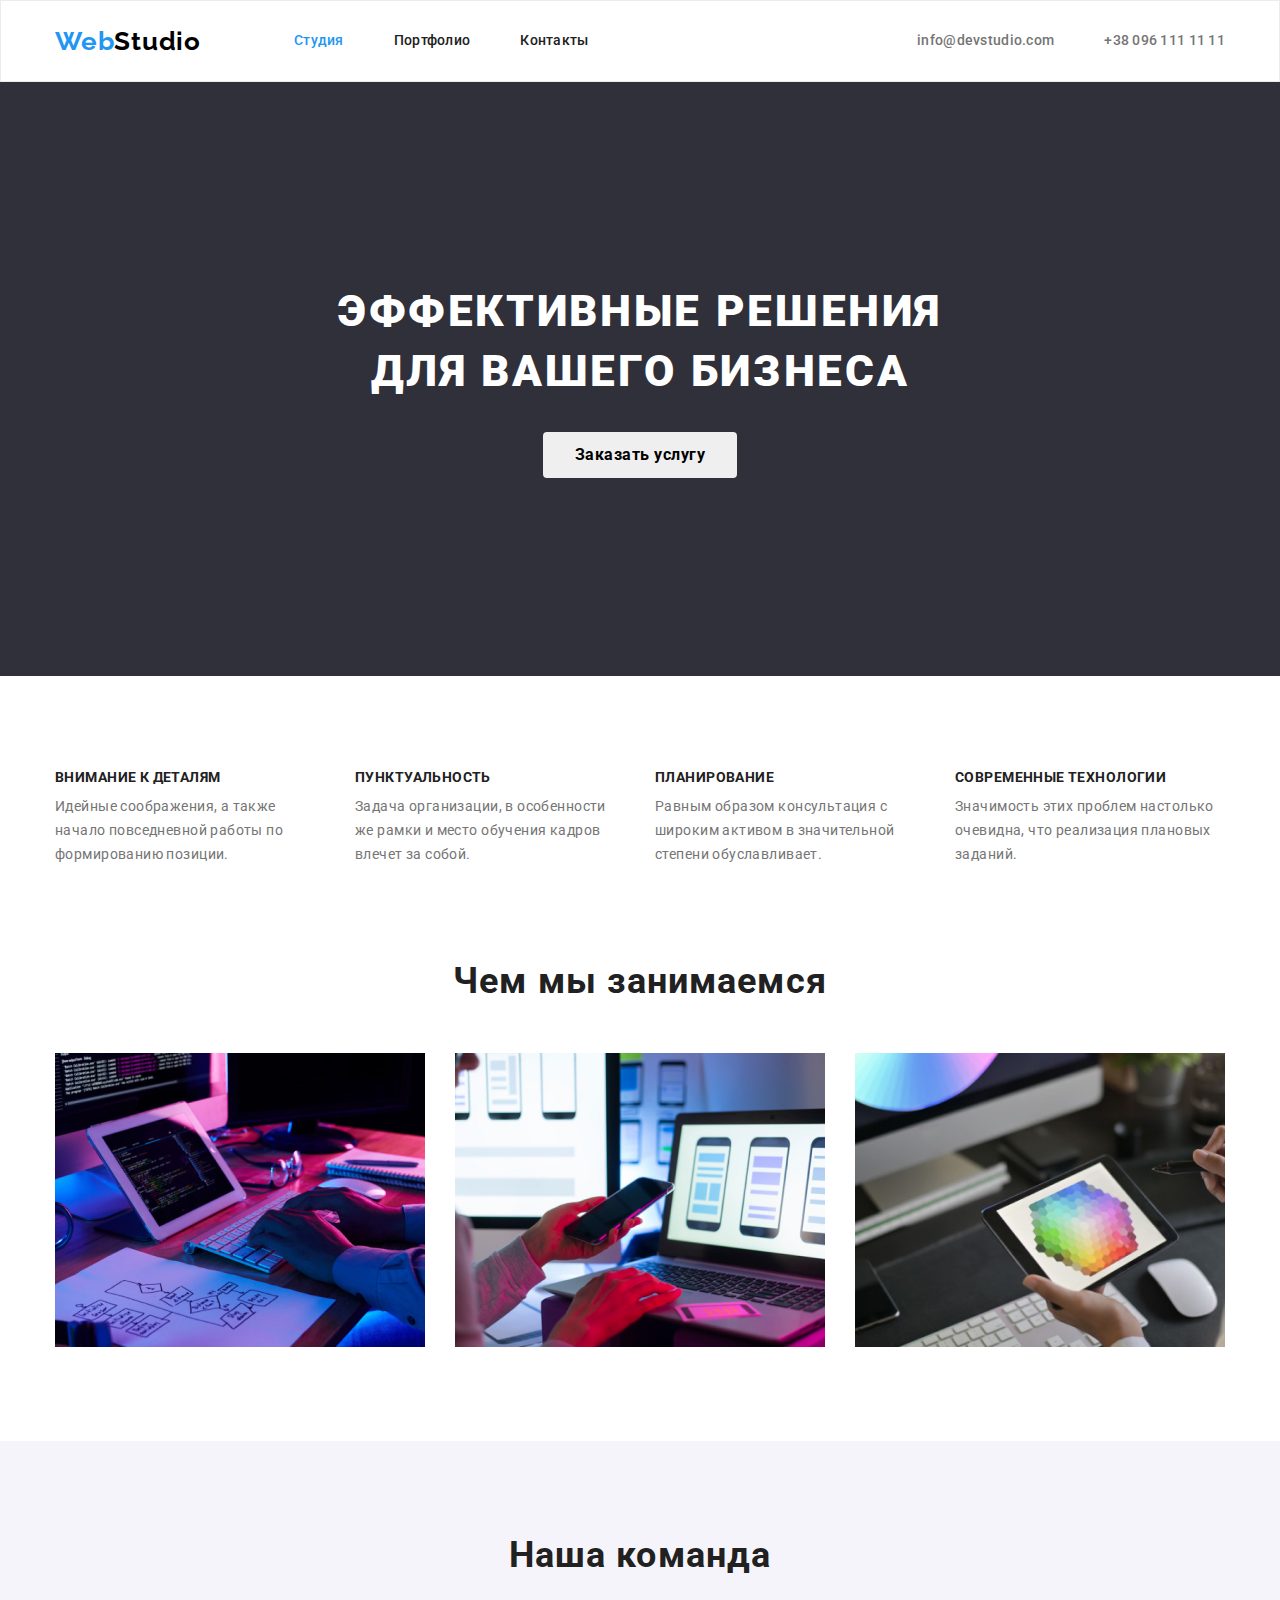
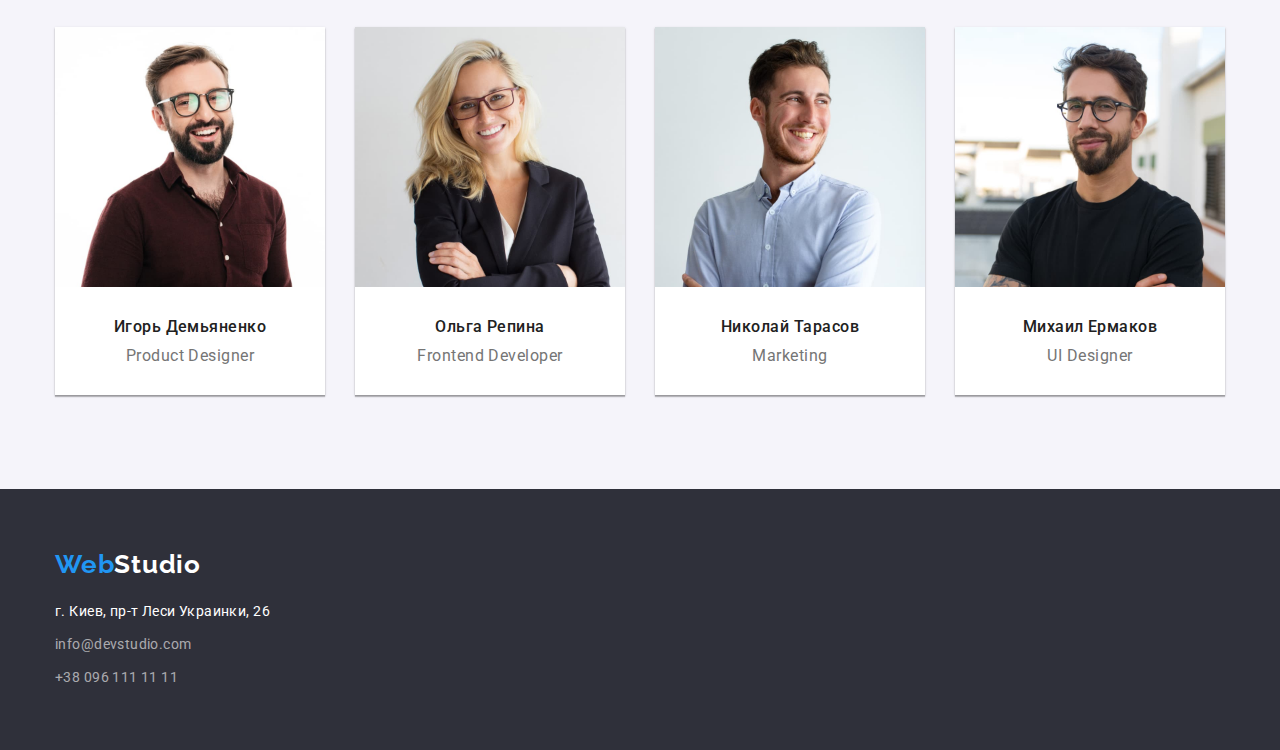
==== index.html @ d7c2bedf "add hv3 to hv4" ====
<!DOCTYPE html>
<html lang="ru">
	<head>
		<meta charset="UTF-8" />
		<meta http-equiv="X-UA-Compatible" content="IE=edge" />
		<meta name="viewport" content="width=device-width, initial-scale=1.0" />
		<title>Студия</title>
		<link rel="preconnect" href="https://fonts.googleapis.com" />
		<link rel="preconnect" href="https://fonts.gstatic.com" crossorigin />
		<link
			href="https://fonts.googleapis.com/css2?family=Raleway:wght@700&family=Roboto:wght@400;500;700;900&display=swap"
			rel="stylesheet"
		/>
		<link rel="stylesheet" href="https://cdn.jsdelivr.net/npm/modern-normalize@1.1.0/modern-normalize.min.css" />
		<link rel="stylesheet" href="./css/styles.css" />
	</head>
	<body>
		<!-- header -->
		<header class="header">
			<div class="container header-container">
				<nav class="nav">
					<a class="logo-link link" href="./index.html"> <span class="accent-logo">Web</span>Studio</a>
					<ul class="nav-list list">
						<li class="nav-item">
							<a class="nav-link current link" href="./index.html">Студия</a>
						</li>
						<li class="nav-item">
							<a class="nav-link link" href="./portfolio.html">Портфолио</a>
						</li>
						<li class="nav-item">
							<a class="nav-link link" href="/">Контакты</a>
						</li>
					</ul>
				</nav>
				<ul class="contact-list list">
					<li class="contact-item">
						<a class="contact-link link" href="mailto:info@devstudio.com">info@devstudio.com</a>
					</li>
					<li class="contact-item">
						<a class="contact-link link" href="tel:+380961111111">+38 096 111 11 11</a>
					</li>
				</ul>
			</div>
		</header>
		<!-- main -->
		<main>
			<!-- hero -->
			<section class="section-hero section">
				<div class="container hero-contanier">
					<h1 class="main-title">
						Эффективные решения <br />
						для вашего бизнеса
					</h1>
					<button class="service-button" type="button">Заказать услугу</button>
				</div>
			</section>
			<!-- Attention to detail -->
			<section class="section-detail section">
				<div class="container detail-container">
					<h2 class="title-all title-hidden">Наши особенности</h2>
					<ul class="detail-list list">
						<li class="detail-item">
							<h3 class="subtitle-detail">Внимание к деталям</h3>
							<p class="text-detail">
								Идейные соображения, а также начало повседневной работы по формированию позиции.
							</p>
						</li>
						<li class="detail-item">
							<h3 class="subtitle-detail">Пунктуальность</h3>
							<p class="text-detail">
								Задача организации, в особенности же рамки и место обучения кадров влечет за собой.
							</p>
						</li>
						<li class="detail-item">
							<h3 class="subtitle-detail">Планирование</h3>
							<p class="text-detail">
								Равным образом консультация с широким активом в значительной степени обуславливает.
							</p>
						</li>
						<li class="detail-item">
							<h3 class="subtitle-detail">Современные технологии</h3>
							<p class="text-detail"> Значимость этих проблем настолько очевидна, что реализация плановых заданий. </p>
						</li>
					</ul>
				</div>
			</section>
			<!-- What are we doing -->
			<section class="section-doing section">
				<div class="container">
					<h2 class="title-all">Чем мы занимаемся</h2>
					<ul class="doing-list list">
						<li class="doing-item">
							<img
								class="image-doing"
								src="./images/doing/img-sec-doing-first.jpg"
								alt="человек набирает програмный код"
								width="370"
								height="294"
							/>
						</li>
						<li class="doing-item">
							<img
								class="image-doing"
								src="./images/doing/img-sec-doing-second.jpg"
								alt="человек создает дизайн телефона на наутбуке"
								width="370"
								height="294"
							/>
						</li>
						<li class="doing-item">
							<img
								class="image-doing"
								src="./images/doing/img-sec-doing-third.jpg"
								alt="человек рисует на планшете"
								width="370"
								height="294"
							/>
						</li>
					</ul>
				</div>
			</section>
			<!-- our team -->
			<section class="section-team section">
				<div class="container">
					<h2 class="title-all">Наша команда</h2>
					<ul class="team-list list">
						<li class="team-item">
							<img
								class="image-team"
								src="./images/our_team/img-demianenko.jpg"
								alt="Игорь Демьяненко"
								width="270"
								height="260"
							/>
							<div class="border-team">
								<h3 class="subtitle-team">Игорь Демьяненко</h3>
								<p class="text-team" lang="en">Product Designer</p>
							</div>
						</li>
						<li class="team-item">
							<img
								class="image-team"
								src="./images/our_team/img-repina.jpg"
								alt="Ольга Репина"
								width="270"
								height="260"
							/>
							<div class="border-team">
								<h3 class="subtitle-team">Ольга Репина</h3>
								<p class="text-team" lang="en">Frontend Developer</p>
							</div>
						</li>
						<li class="team-item">
							<img
								class="image-team"
								src="./images/our_team/img-tarasov.jpg"
								alt="Николай Тарасов"
								width="270"
								height="260"
							/>
							<div class="border-team">
								<h3 class="subtitle-team">Николай Тарасов</h3>
								<p class="text-team" lang="en">Marketing</p>
							</div>
						</li>
						<li class="team-item">
							<img
								class="image-team"
								src="./images/our_team/img-ermakov.jpg"
								alt="Михаил Ермаков"
								width="270"
								height="260"
							/>
							<div class="border-team">
								<h3 class="subtitle-team">Михаил Ермаков</h3>
								<p class="text-team" lang="en">UI Designer</p>
							</div>
						</li>
					</ul>
				</div>
			</section>
		</main>
		<!-- footer -->
		<footer class="footer">
			<div class="container">
				<a class="logo-footer link" href="./index.html"> <span class="accent-logo">Web</span>Studio</a>
				<address class="address">
					<p class="text-footer">г. Киев, пр-т Леси Украинки, 26</p>
					<ul class="list-footer list">
						<li class="item-footer">
							<a class="contact-footer link" href="mailto:info@devstudio.com">info@devstudio.com</a>
						</li>
						<li class="item-footer">
							<a class="contact-footer link" href="tel:+380961111111">+38 096 111 11 11</a>
						</li>
					</ul>
				</address>
			</div>
		</footer>
	</body>
</html>
---- css/styles.css ----
:root {
	--accent-color: #2196f3;
	--another-color: #212121;
	--subtitle-color: #757575;
	--headbg-color: #ffffff;
	--logo-color: #000000;
	--hero-footer-background: #2f303a;
	--team-background: #f5f4fa;
	--contact-color-footer: rgba(255, 255, 255, 0.6);
	--border-portfolio: #eeeeee;
	--border-header: #ececec;
}

h1,
h2,
h3,
p {
	margin-top: 0;
	margin-bottom: 0;
}

ul,
ol {
	margin-top: 0;
	margin-bottom: 0;
	padding-left: 0;
}

img {
	display: block;
	max-width: 100%;
	height: auto;
}

button {
	cursor: pointer;
}

.list {
	list-style: none;
}
.link {
	text-decoration: none;
}

.container {
	width: 1200px;
	margin-left: auto;
	margin-right: auto;
	padding-left: 15px;
	padding-right: 15px;
}

.section {
	padding-top: 94px;
	padding-bottom: 94px;
}
/* ======================== COMPONENTS ======================= */
body {
	font-family: "Roboto", sans-serif;
	color: var(--another-color);
}

.contact-link {
	font-weight: 500;
	font-size: 14px;
	line-height: 1.14;
	letter-spacing: 0.02em;

	color: var(--subtitle-color);
}
.contact-link:hover,
.contact-link:focus {
	color: var(--accent-color);
}

.title-all {
	font-weight: 700;
	font-size: 36px;
	line-height: 1.16;
	text-align: center;
	letter-spacing: 0.03em;
	margin-bottom: 50px;
}

/* ======================== HEADER ======================== */

.header {
	background-color: var(--headbg-color);
	border: 1px solid var(--border-header);
}

.logo-link {
	margin-right: 93px;
	font-family: "Raleway", sans-serif;
	font-weight: 700;
	font-size: 26px;
	line-height: 1.19;
	letter-spacing: 0.03em;
	color: var(--logo-color);
}

.header .link {
	display: block;
	padding-top: 24px;
	padding-bottom: 24px;
}

.accent-logo {
	color: var(--accent-color);
}
.nav-link {
	font-weight: 500;
	font-size: 14px;
	line-height: 1.14;
	letter-spacing: 0.02em;
	color: var(--another-color);
}

.nav-link:hover,
.nav-link:focus {
	color: var(--accent-color);
}

.nav-link.current {
	color: var(--accent-color);
}

.nav {
	display: flex;
	align-items: center;
}

.nav-list {
	display: flex;
	align-items: center;
}

.nav-list .link {
	display: block;
	padding-top: 32px;
	padding-bottom: 32px;
}
.nav-item:not(:last-child) {
	margin-right: 50px;
}

.contact-list {
	display: flex;
	align-items: center;
	margin-left: auto;
}

.contact-list .link {
	display: block;
	padding-top: 32px;
	padding-bottom: 32px;
}

.header-container {
	display: flex;
	align-items: center;
}
.contact-list .contact-item + .contact-item {
	margin-left: 50px;
}

/* ======================== HERO ======================== */
.section-hero {
	background-color: var(--hero-footer-background);
	text-align: center;
	padding-top: 200px;
	padding-bottom: 198px;
}

.main-title {
	margin-bottom: 30px;
}

.main-title {
	font-weight: 900;
	font-size: 44px;
	line-height: 1.36;
	letter-spacing: 0.06em;
	text-transform: uppercase;
	color: var(--headbg-color);
}

.service-button:hover,
.service-button:focus {
	background-color: var(--accent-color);
	color: var(--headbg-color);
}

.service-button {
	padding: 10px 32px;
	font-family: inherit;
	font-weight: 700;
	font-size: 16px;
	line-height: 1.62;
	letter-spacing: 0.03em;
	border: none;
	border-radius: 4px;
}

/* ======================== Attention to detail ======================== */

.detail-list {
	display: flex;
}

.detail-item:not(:nth-child(4n)) {
	margin-right: 30px;
}

.detail-item:nth-child(n + 5) {
	margin-top: 30px;
}

.subtitle-detail {
	margin-bottom: 10px;
}

.detail-item {
	width: 270px;
}

.title-hidden {
	position: absolute;
	width: 1px;
	height: 1px;
	margin: -1px;
	padding: 0;
	overflow: hidden;
	border: 0;
	clip: rect(0 0 0 0);
}

.subtitle-detail {
	font-weight: 700;
	font-size: 14px;
	line-height: 1.14;
	letter-spacing: 0.03em;
	text-transform: uppercase;
}

.text-detail {
	font-size: 14px;
	line-height: 1.71;
	letter-spacing: 0.03em;
	color: var(--subtitle-color);
}

/* ======================== What are we doing ======================== */
.section-doing {
	padding-top: 0px;
}
.doing-list {
	display: flex;
	flex-wrap: wrap;
}

.doing-item:not(:nth-child(3n)) {
	margin-right: 30px;
}

.doing-item:nth-child(n + 4) {
	margin-top: 30px;
}

/* ======================== our team ======================== */
.section-team {
	background: var(--team-background);
}

.team-list {
	display: flex;
	align-items: center;
	flex-wrap: wrap;
}

.team-item {
	background: var(--headbg-color);
	box-shadow: 0px 1px 3px rgba(0, 0, 0, 0.12), 0px 1px 1px rgba(0, 0, 0, 0.14), 0px 2px 1px rgba(0, 0, 0, 0.2);
}
.border-team {
	padding-top: 30px;
	padding-bottom: 30px;
	border-radius: 0px 0px 4px 4px;
}

.team-item:not(:nth-child(4n)) {
	margin-right: 30px;
}
.team-item:nth-child(n + 5) {
	margin-top: 30px;
}

.subtitle-team {
	font-weight: 500;
	font-size: 16px;
	line-height: 1.19;
	text-align: center;
	letter-spacing: 0.03em;
	margin-bottom: 10px;
}

.text-team {
	line-height: 1.19;
	letter-spacing: 0.03em;
	text-align: center;
	color: var(--subtitle-color);
}

/* ======================== footer ======================== */
.footer {
	background-color: var(--hero-footer-background);
	padding-top: 60px;
	padding-bottom: 60px;
}

.logo-footer {
	font-family: "Raleway", sans-serif;
	font-style: normal;
	font-weight: 700;
	font-size: 26px;
	line-height: 1.19;
	letter-spacing: 0.03em;
	color: var(--headbg-color);
	display: block;
	margin-bottom: 20px;
}

.text-footer {
	font-style: normal;
	font-size: 14px;
	line-height: 1.71;
	letter-spacing: 0.03em;
	color: var(--headbg-color);
	margin-bottom: 9px;
}

.contact-footer {
	font-style: normal;
	font-size: 14px;
	line-height: 1.71;
	letter-spacing: 0.03em;
	color: var(--contact-color-footer);
}

.item-footer:first-child {
	margin-bottom: 9px;
}

.contact-footer:hover,
.contact-footer:focus {
	color: var(--accent-color);
}

/* ======================== portfolio ========================  */
.filter-list {
	display: flex;
	justify-content: center;
	margin-bottom: 34px;
}

.filter-item:not(:last-child) {
	margin-right: 8px;
}

.filter-item {
	border-radius: 4px;
}
.section-button,
.item-portfolio {
	background-color: var(--headbg-color);
}

.filter-button:hover,
.filter-button:focus {
	background-color: var(--accent-color);
	color: var(--headbg-color);
}

.filter-button {
	font-family: inherit;
	font-weight: 500;
	font-size: 16px;
	line-height: 1.62;
	text-align: center;
	letter-spacing: 0.03em;
	border: none;
	padding: 6px 20px;
}

.list-portfolio {
	display: flex;
	flex-wrap: wrap;
	gap: 30px;
}

.image-portfolio-border {
	padding: 20px 24px;
	border: 1px solid var(--border-portfolio);
}

.subtitle-portfolio {
	font-weight: 700;
	font-size: 18px;
	line-height: 2;
	letter-spacing: 0.06em;
	margin-bottom: 4px;
}

.text-portfolio {
	line-height: 1.87;
	letter-spacing: 0.03em;
	color: var(--subtitle-color);
}
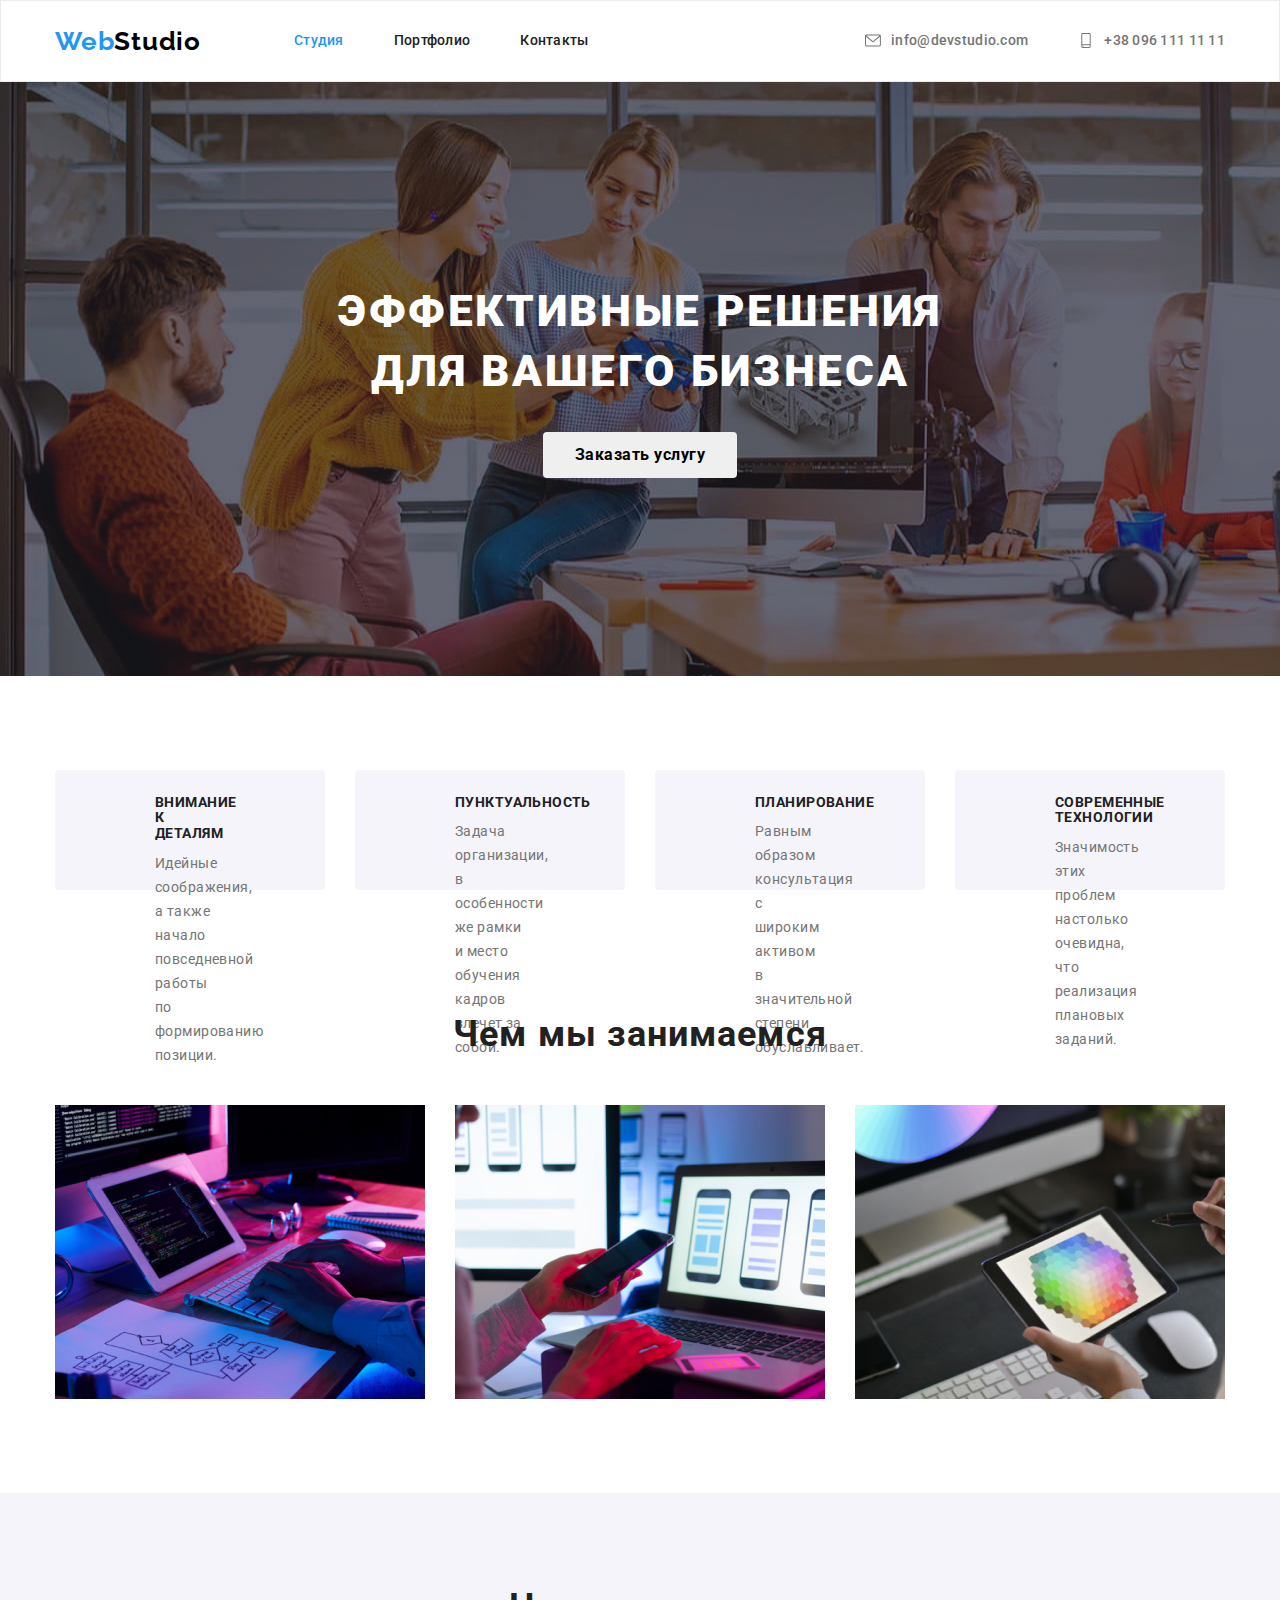
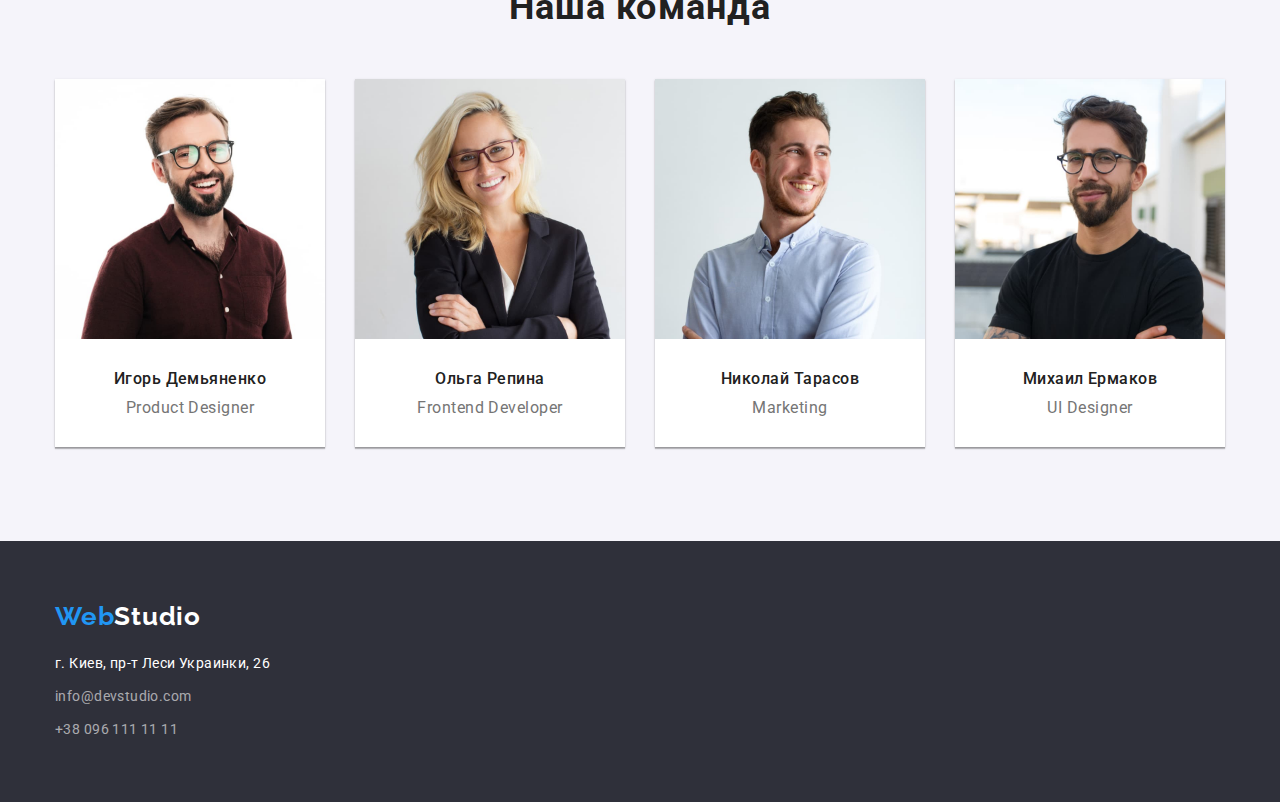
==== commit 740f93b4: "add svg in heder" ====
--- a/index.html
+++ b/index.html
@@ -34,9 +34,15 @@
 				</nav>
 				<ul class="contact-list list">
 					<li class="contact-item">
+						<svg class="icon-envelope">
+							<use href="./images/svg/symbol-defs.svg#icon-envelope" width="16" height="15"></use>
+						</svg>
 						<a class="contact-link link" href="mailto:info@devstudio.com">info@devstudio.com</a>
 					</li>
 					<li class="contact-item">
+						<svg class="icon-smartphone">
+							<use href="./images/svg/symbol-defs.svg#icon-smartphone"></use>
+						</svg>
 						<a class="contact-link link" href="tel:+380961111111">+38 096 111 11 11</a>
 					</li>
 				</ul>
@@ -45,8 +51,15 @@
 		<!-- main -->
 		<main>
 			<!-- hero -->
-			<section class="section-hero section">
+			<section class="section-hero section img-hero">
 				<div class="container hero-contanier">
+					<!-- <img
+						class="img-hero"
+						src="./images/hero/Img-hero.jpg"
+						alt="обсуждение дизайна автомобиля"
+						width="1600"
+						height="600"
+					/> -->
 					<h1 class="main-title">
 						Эффективные решения <br />
 						для вашего бизнеса
@@ -60,6 +73,9 @@
 					<h2 class="title-all title-hidden">Наши особенности</h2>
 					<ul class="detail-list list">
 						<li class="detail-item">
+							<svg class="icon-antenna">
+								<use href="./images/svg/symbol-defs.svg#icon-antenna"></use>
+							</svg>
 							<h3 class="subtitle-detail">Внимание к деталям</h3>
 							<p class="text-detail">
 								Идейные соображения, а также начало повседневной работы по формированию позиции.
--- a/css/styles.css
+++ b/css/styles.css
@@ -4,11 +4,12 @@
 	--subtitle-color: #757575;
 	--headbg-color: #ffffff;
 	--logo-color: #000000;
-	--hero-footer-background: #2f303a;
+	--footer-background: #2f303a;
 	--team-background: #f5f4fa;
 	--contact-color-footer: rgba(255, 255, 255, 0.6);
 	--border-portfolio: #eeeeee;
 	--border-header: #ececec;
+	--hero-background: #c4c4c4;
 }
 
 h1,
@@ -165,12 +166,39 @@
 	margin-left: 50px;
 }
 
+.contact-item {
+	display: flex;
+	align-items: center;
+	fill: #757575;
+}
+
+.contact-item:hover {
+	fill: #2196f3;
+}
+
+.icon-envelope {
+	width: 16px;
+	height: 15px;
+	margin-right: 10px;
+}
+.icon-smartphone {
+	width: 16px;
+	height: 15px;
+	margin-right: 10px;
+}
 /* ======================== HERO ======================== */
 .section-hero {
-	background-color: var(--hero-footer-background);
+	background-color: var(--hero-background);
+
 	text-align: center;
 	padding-top: 200px;
 	padding-bottom: 198px;
+}
+
+.img-hero {
+	background-image: linear-gradient(rgba(47, 48, 58, 0.4), rgba(47, 48, 58, 0.4)), url(../images/hero/Img-hero.jpg);
+	max-width: 1600px;
+	margin: 0 auto;
 }
 
 .main-title {
@@ -250,7 +278,22 @@
 	letter-spacing: 0.03em;
 	color: var(--subtitle-color);
 }
-
+.detail-item {
+	display: flex;
+	flex-direction: column;
+	/* align-content: center; */
+	width: 270px;
+	height: 120px;
+	margin-bottom: 30px;
+	background: #f5f4fa;
+	border-radius: 4px;
+	padding: 25px 100px;
+}
+
+.icon-antenna {
+	width: 70px;
+	height: 70px;
+}
 /* ======================== What are we doing ======================== */
 .section-doing {
 	padding-top: 0px;
@@ -314,7 +357,9 @@
 
 /* ======================== footer ======================== */
 .footer {
-	background-color: var(--hero-footer-background);
+	background-color: var(--footer-background);
+	max-width: 1600px;
+	margin: 0 auto;
 	padding-top: 60px;
 	padding-bottom: 60px;
 }
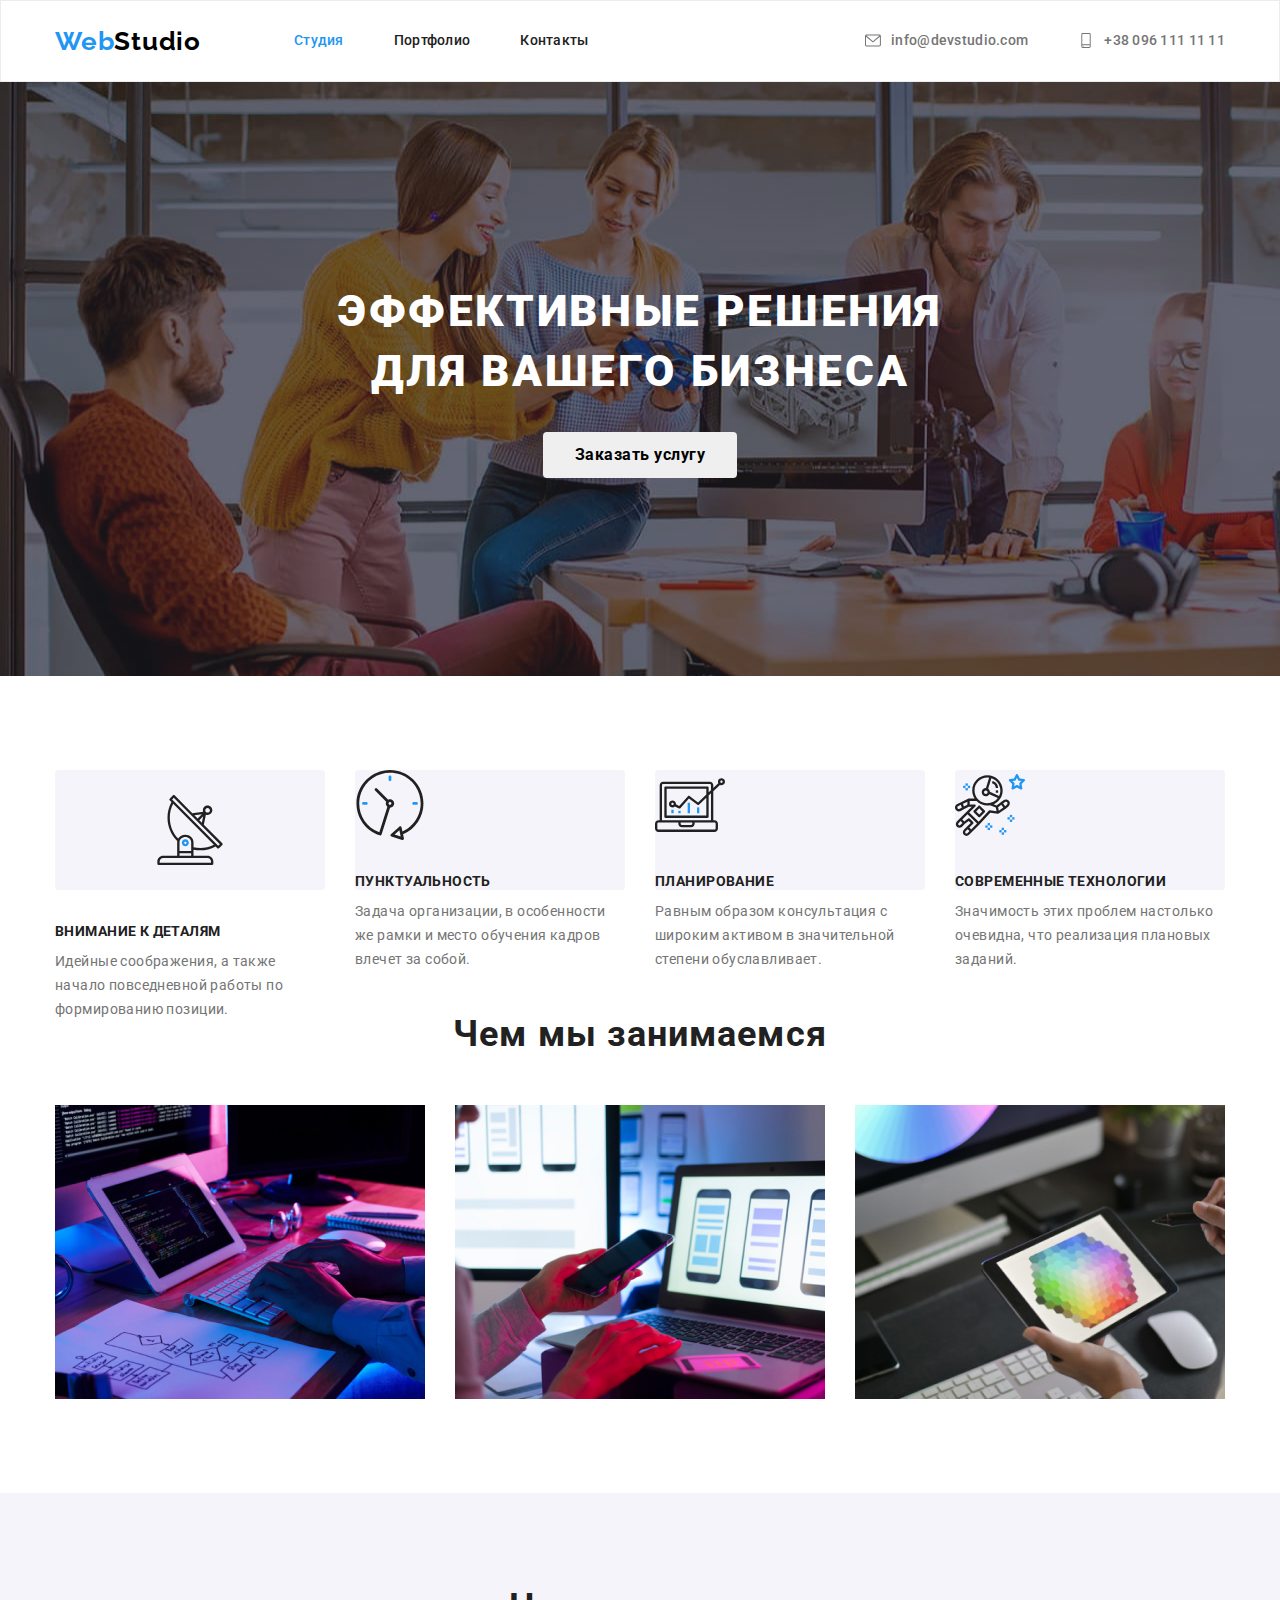
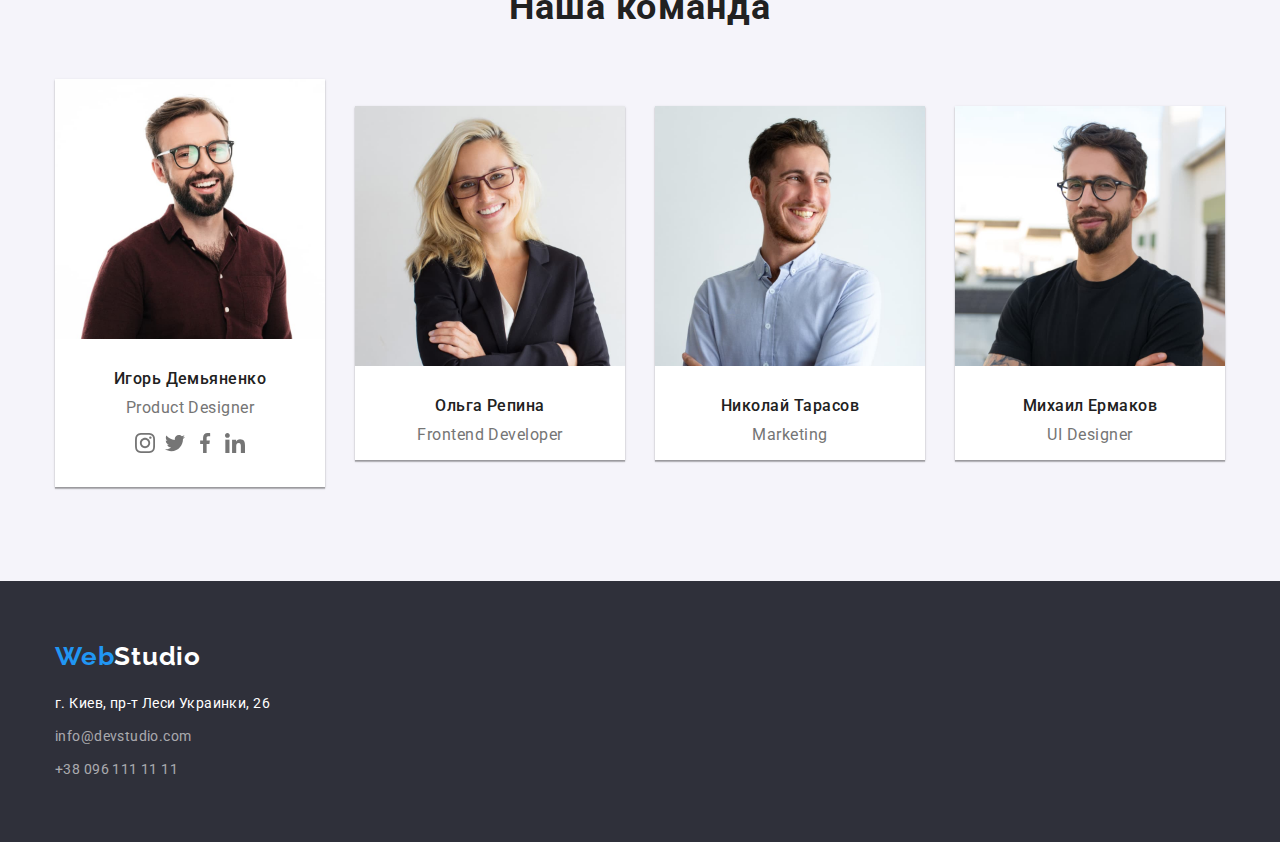
==== commit 9ae72304: "add social icon" ====
--- a/index.html
+++ b/index.html
@@ -73,27 +73,40 @@
 					<h2 class="title-all title-hidden">Наши особенности</h2>
 					<ul class="detail-list list">
 						<li class="detail-item">
-							<svg class="icon-antenna">
-								<use href="./images/svg/symbol-defs.svg#icon-antenna"></use>
-							</svg>
+							<div class="icon-position-details">
+								<svg class="icon-detail">
+									<use href="./images/svg/symbol-defs.svg#icon-antenna"></use>
+								</svg>
+							</div>
+
 							<h3 class="subtitle-detail">Внимание к деталям</h3>
 							<p class="text-detail">
 								Идейные соображения, а также начало повседневной работы по формированию позиции.
 							</p>
 						</li>
 						<li class="detail-item">
+							<svg class="icon-detail">
+								<use href="./images/svg/symbol-defs.svg#icon-clock"></use>
+							</svg>
+
 							<h3 class="subtitle-detail">Пунктуальность</h3>
 							<p class="text-detail">
 								Задача организации, в особенности же рамки и место обучения кадров влечет за собой.
 							</p>
 						</li>
 						<li class="detail-item">
+							<svg class="icon-detail">
+								<use href="./images/svg/symbol-defs.svg#icon-diagram"></use>
+							</svg>
 							<h3 class="subtitle-detail">Планирование</h3>
 							<p class="text-detail">
 								Равным образом консультация с широким активом в значительной степени обуславливает.
 							</p>
 						</li>
 						<li class="detail-item">
+							<svg class="icon-detail">
+								<use href="./images/svg/symbol-defs.svg#icon-astronaut"></use>
+							</svg>
 							<h3 class="subtitle-detail">Современные технологии</h3>
 							<p class="text-detail"> Значимость этих проблем настолько очевидна, что реализация плановых заданий. </p>
 						</li>
@@ -151,6 +164,36 @@
 							<div class="border-team">
 								<h3 class="subtitle-team">Игорь Демьяненко</h3>
 								<p class="text-team" lang="en">Product Designer</p>
+								<ul class="list-social list">
+									<li class="social-item">
+										<a class="link-team link" href="">
+											<svg class="icon-social">
+												<use href="./images/svg/symbol-defs.svg#icon-instagram"></use>
+											</svg>
+										</a>
+									</li>
+									<li class="social-item">
+										<a class="link-team link" href="">
+											<svg class="icon-social">
+												<use href="./images/svg/symbol-defs.svg#icon-twitter"></use>
+											</svg>
+										</a>
+									</li>
+									<li class="social-item">
+										<a class="link-team link" href="">
+											<svg class="icon-social">
+												<use href="./images/svg/symbol-defs.svg#icon-facebook"></use>
+											</svg>
+										</a>
+									</li>
+									<li class="social-item">
+										<a class="link-team link" href="">
+											<svg class="icon-social">
+												<use href="./images/svg/symbol-defs.svg#icon-linkedin"></use>
+											</svg>
+										</a>
+									</li>
+								</ul>
 							</div>
 						</li>
 						<li class="team-item">
--- a/css/styles.css
+++ b/css/styles.css
@@ -235,22 +235,11 @@
 
 .detail-list {
 	display: flex;
-}
-
-.detail-item:not(:nth-child(4n)) {
-	margin-right: 30px;
-}
-
-.detail-item:nth-child(n + 5) {
-	margin-top: 30px;
+	gap: 30px;
 }
 
 .subtitle-detail {
 	margin-bottom: 10px;
-}
-
-.detail-item {
-	width: 270px;
 }
 
 .title-hidden {
@@ -270,6 +259,9 @@
 	line-height: 1.14;
 	letter-spacing: 0.03em;
 	text-transform: uppercase;
+	margin-bottom: 10px;
+	width: 270px;
+	height: 16px;
 }
 
 .text-detail {
@@ -277,22 +269,24 @@
 	line-height: 1.71;
 	letter-spacing: 0.03em;
 	color: var(--subtitle-color);
+	width: 270px;
+	height: 75px;
 }
 .detail-item {
-	display: flex;
-	flex-direction: column;
-	/* align-content: center; */
 	width: 270px;
 	height: 120px;
 	margin-bottom: 30px;
 	background: #f5f4fa;
 	border-radius: 4px;
-	padding: 25px 100px;
-}
-
-.icon-antenna {
+}
+
+.icon-detail {
 	width: 70px;
 	height: 70px;
+	margin-bottom: 30px;
+}
+.icon-position-details {
+	padding: 25px 100px;
 }
 /* ======================== What are we doing ======================== */
 .section-doing {
@@ -319,24 +313,18 @@
 .team-list {
 	display: flex;
 	align-items: center;
-	flex-wrap: wrap;
-}
-
+	gap: 30px;
+}
+
+.image-team {
+	margin-bottom: 30px;
+}
 .team-item {
 	background: var(--headbg-color);
 	box-shadow: 0px 1px 3px rgba(0, 0, 0, 0.12), 0px 1px 1px rgba(0, 0, 0, 0.14), 0px 2px 1px rgba(0, 0, 0, 0.2);
 }
 .border-team {
-	padding-top: 30px;
-	padding-bottom: 30px;
 	border-radius: 0px 0px 4px 4px;
-}
-
-.team-item:not(:nth-child(4n)) {
-	margin-right: 30px;
-}
-.team-item:nth-child(n + 5) {
-	margin-top: 30px;
 }
 
 .subtitle-team {
@@ -353,6 +341,25 @@
 	letter-spacing: 0.03em;
 	text-align: center;
 	color: var(--subtitle-color);
+	margin-bottom: 16px;
+}
+.icon-social {
+	width: 20px;
+	height: 20px;
+	fill: #757575;
+}
+.list-social {
+	display: flex;
+	justify-content: center;
+	gap: 10px;
+	margin-bottom: 30px;
+}
+
+.link-team {
+	width: 44px;
+	height: 44px;
+	border-radius: 50%;
+	fill: #ffffff;
 }
 
 /* ======================== footer ======================== */
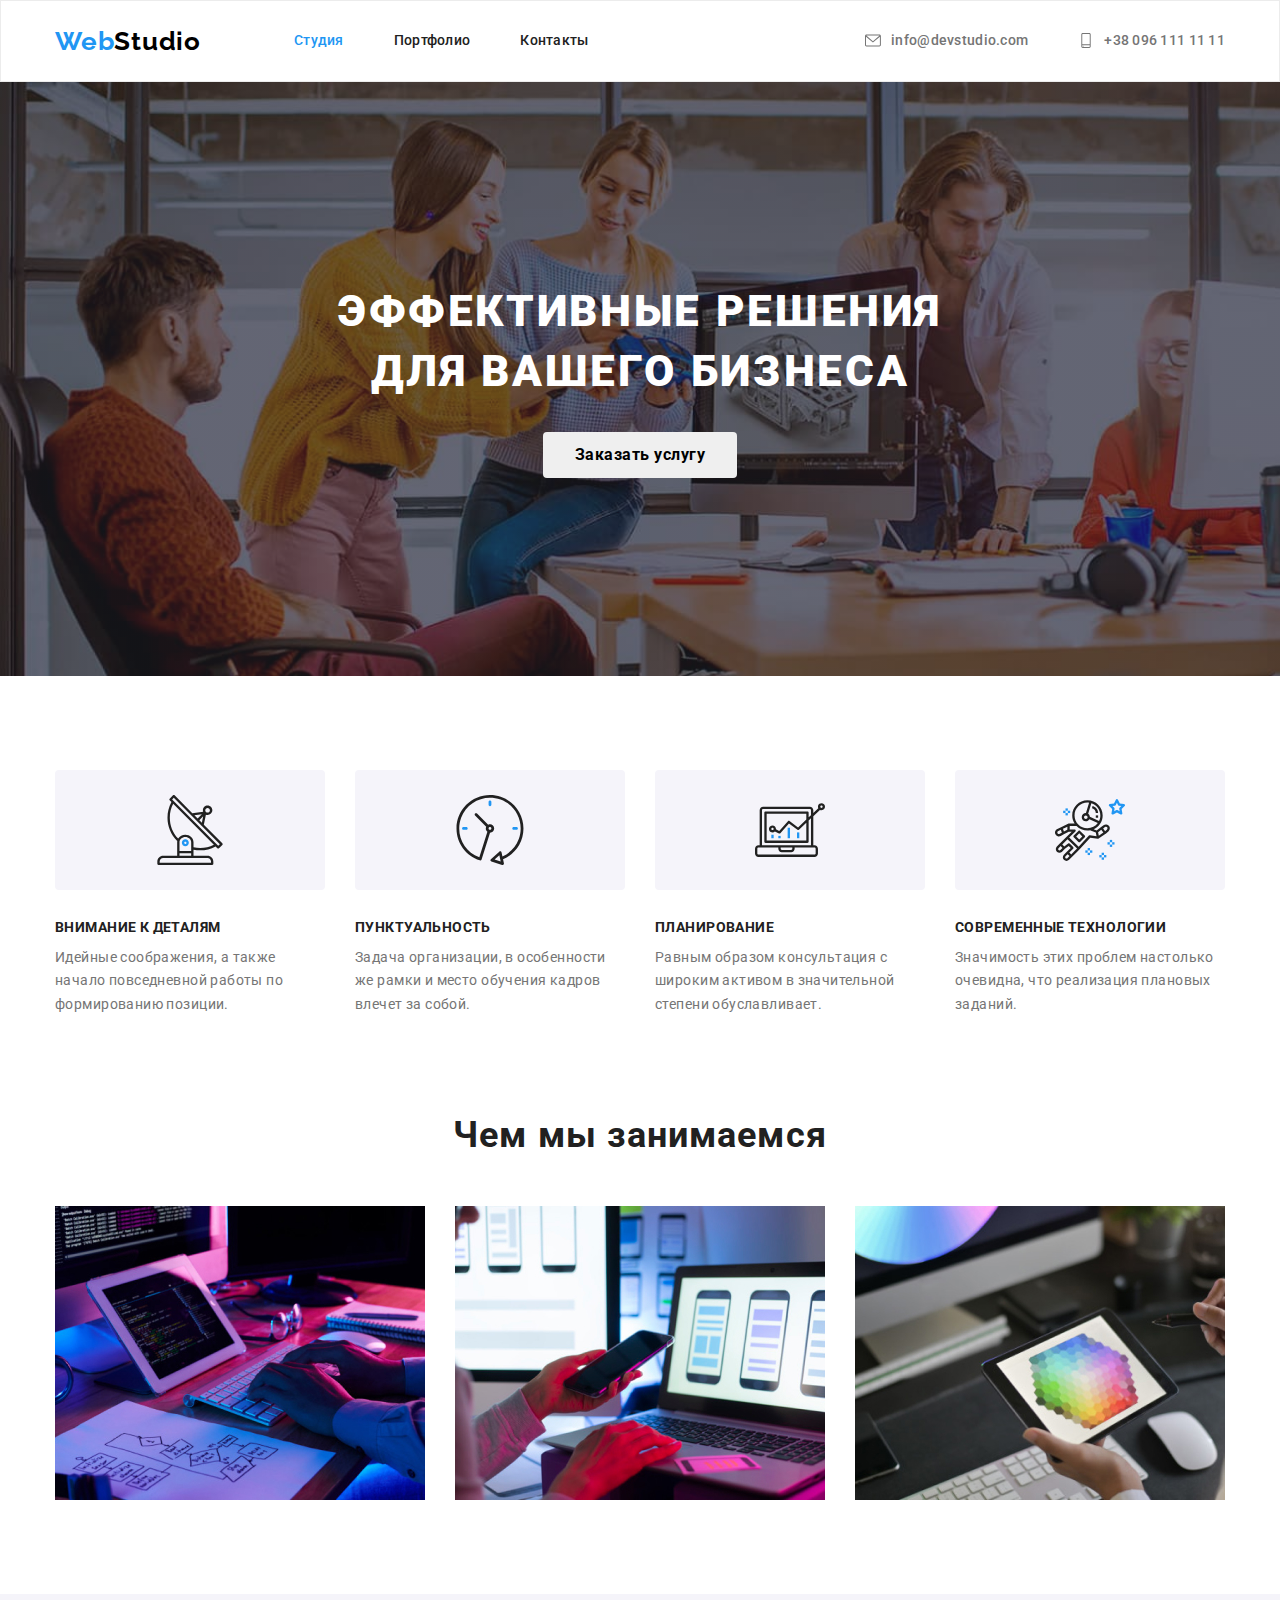
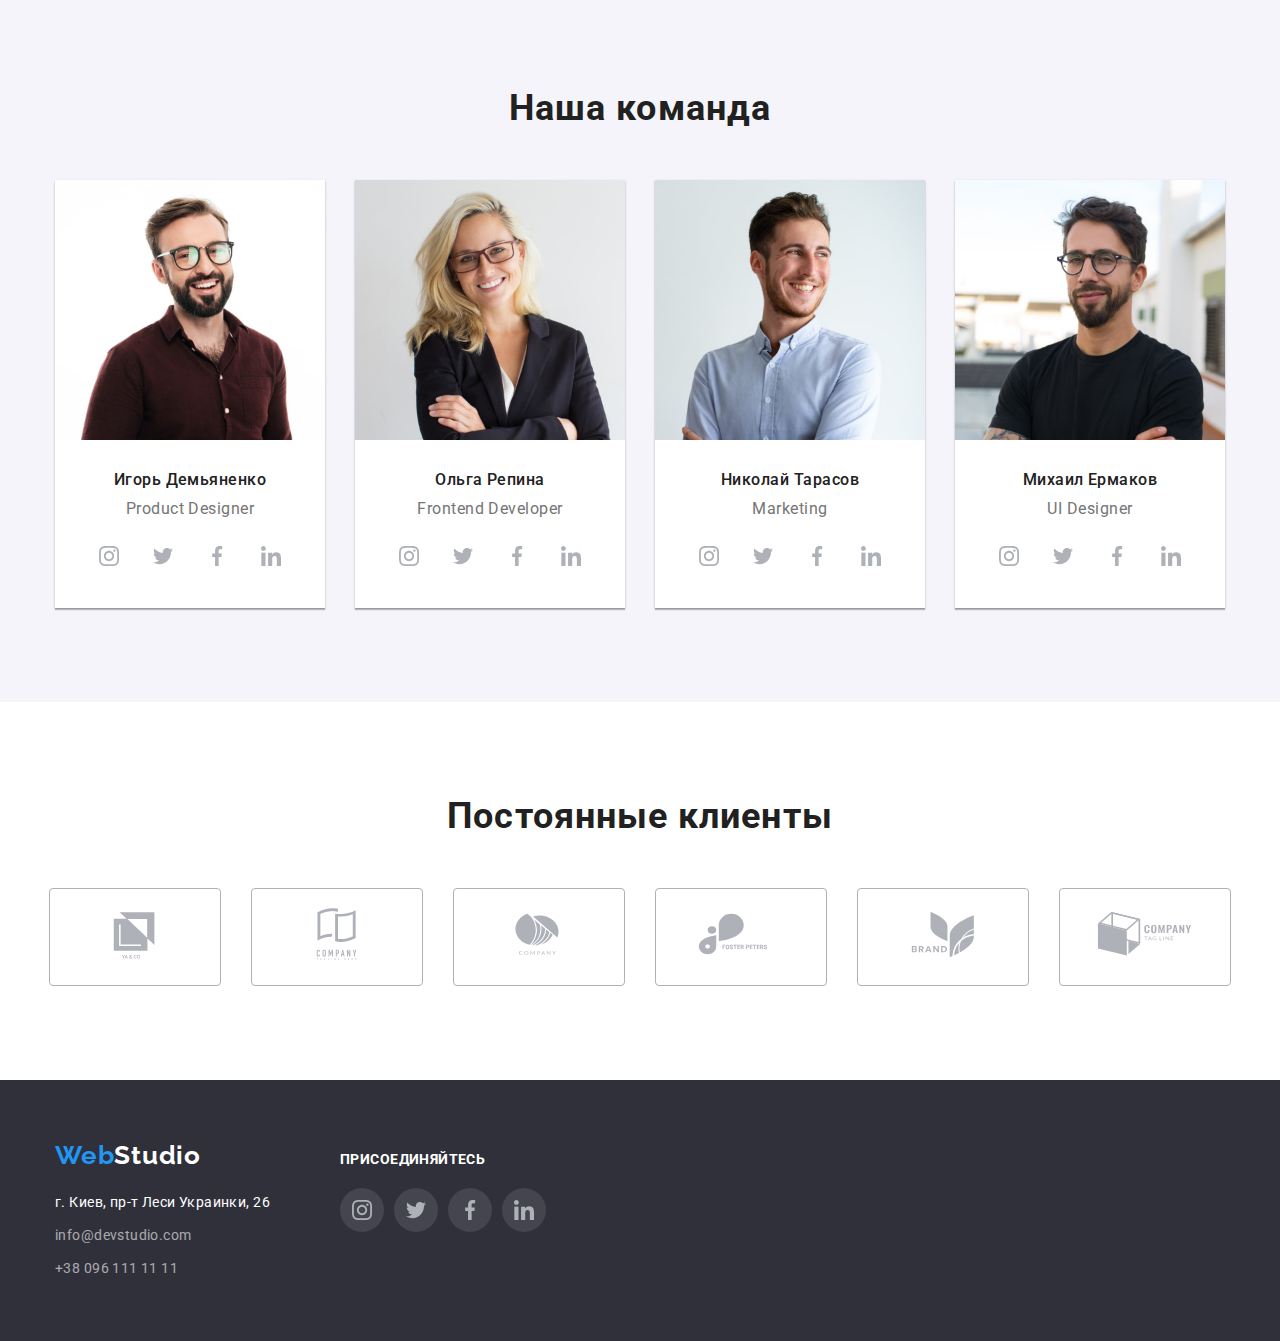
==== commit bc0d8b6f: "предварительно готово" ====
--- a/index.html
+++ b/index.html
@@ -34,16 +34,20 @@
 				</nav>
 				<ul class="contact-list list">
 					<li class="contact-item">
-						<svg class="icon-envelope">
-							<use href="./images/svg/symbol-defs.svg#icon-envelope" width="16" height="15"></use>
-						</svg>
-						<a class="contact-link link" href="mailto:info@devstudio.com">info@devstudio.com</a>
+						<a class="contact-link link" href="mailto:info@devstudio.com">
+							<svg class="icon-envelope" width="16" height="15">
+								<use href="./images/svg/symbol-defs.svg#icon-envelope" width="16" height="15"></use>
+							</svg>
+							info@devstudio.com</a
+						>
 					</li>
 					<li class="contact-item">
-						<svg class="icon-smartphone">
-							<use href="./images/svg/symbol-defs.svg#icon-smartphone"></use>
-						</svg>
-						<a class="contact-link link" href="tel:+380961111111">+38 096 111 11 11</a>
+						<a class="contact-link link" href="tel:+380961111111">
+							<svg class="icon-smartphone" width="16" height="15">
+								<use href="./images/svg/symbol-defs.svg#icon-smartphone"></use>
+							</svg>
+							+38 096 111 11 11</a
+						>
 					</li>
 				</ul>
 			</div>
@@ -53,13 +57,6 @@
 			<!-- hero -->
 			<section class="section-hero section img-hero">
 				<div class="container hero-contanier">
-					<!-- <img
-						class="img-hero"
-						src="./images/hero/Img-hero.jpg"
-						alt="обсуждение дизайна автомобиля"
-						width="1600"
-						height="600"
-					/> -->
 					<h1 class="main-title">
 						Эффективные решения <br />
 						для вашего бизнеса
@@ -74,7 +71,7 @@
 					<ul class="detail-list list">
 						<li class="detail-item">
 							<div class="icon-position-details">
-								<svg class="icon-detail">
+								<svg class="icon-detail" width="70" height="70">
 									<use href="./images/svg/symbol-defs.svg#icon-antenna"></use>
 								</svg>
 							</div>
@@ -85,9 +82,11 @@
 							</p>
 						</li>
 						<li class="detail-item">
-							<svg class="icon-detail">
-								<use href="./images/svg/symbol-defs.svg#icon-clock"></use>
-							</svg>
+							<div class="icon-position-details">
+								<svg class="icon-detail" width="70" height="70">
+									<use href="./images/svg/symbol-defs.svg#icon-clock"></use>
+								</svg>
+							</div>
 
 							<h3 class="subtitle-detail">Пунктуальность</h3>
 							<p class="text-detail">
@@ -95,18 +94,22 @@
 							</p>
 						</li>
 						<li class="detail-item">
-							<svg class="icon-detail">
-								<use href="./images/svg/symbol-defs.svg#icon-diagram"></use>
-							</svg>
+							<div class="icon-position-details">
+								<svg class="icon-detail" width="70" height="70">
+									<use href="./images/svg/symbol-defs.svg#icon-diagram"></use>
+								</svg>
+							</div>
 							<h3 class="subtitle-detail">Планирование</h3>
 							<p class="text-detail">
 								Равным образом консультация с широким активом в значительной степени обуславливает.
 							</p>
 						</li>
 						<li class="detail-item">
-							<svg class="icon-detail">
-								<use href="./images/svg/symbol-defs.svg#icon-astronaut"></use>
-							</svg>
+							<div class="icon-position-details">
+								<svg class="icon-detail" width="70" height="70">
+									<use href="./images/svg/symbol-defs.svg#icon-astronaut"></use>
+								</svg>
+							</div>
 							<h3 class="subtitle-detail">Современные технологии</h3>
 							<p class="text-detail"> Значимость этих проблем настолько очевидна, что реализация плановых заданий. </p>
 						</li>
@@ -167,28 +170,28 @@
 								<ul class="list-social list">
 									<li class="social-item">
 										<a class="link-team link" href="">
-											<svg class="icon-social">
+											<svg class="icon-social" width="20" height="20">
 												<use href="./images/svg/symbol-defs.svg#icon-instagram"></use>
 											</svg>
 										</a>
 									</li>
 									<li class="social-item">
 										<a class="link-team link" href="">
-											<svg class="icon-social">
+											<svg class="icon-social" width="20" height="20">
 												<use href="./images/svg/symbol-defs.svg#icon-twitter"></use>
 											</svg>
 										</a>
 									</li>
 									<li class="social-item">
 										<a class="link-team link" href="">
-											<svg class="icon-social">
+											<svg class="icon-social" width="20" height="20">
 												<use href="./images/svg/symbol-defs.svg#icon-facebook"></use>
 											</svg>
 										</a>
 									</li>
 									<li class="social-item">
 										<a class="link-team link" href="">
-											<svg class="icon-social">
+											<svg class="icon-social" width="20" height="20">
 												<use href="./images/svg/symbol-defs.svg#icon-linkedin"></use>
 											</svg>
 										</a>
@@ -207,6 +210,36 @@
 							<div class="border-team">
 								<h3 class="subtitle-team">Ольга Репина</h3>
 								<p class="text-team" lang="en">Frontend Developer</p>
+								<ul class="list-social list">
+									<li class="social-item">
+										<a class="link-team link" href="">
+											<svg class="icon-social" width="20" height="20">
+												<use href="./images/svg/symbol-defs.svg#icon-instagram"></use>
+											</svg>
+										</a>
+									</li>
+									<li class="social-item">
+										<a class="link-team link" href="">
+											<svg class="icon-social" width="20" height="20">
+												<use href="./images/svg/symbol-defs.svg#icon-twitter"></use>
+											</svg>
+										</a>
+									</li>
+									<li class="social-item">
+										<a class="link-team link" href="">
+											<svg class="icon-social" width="20" height="20">
+												<use href="./images/svg/symbol-defs.svg#icon-facebook"></use>
+											</svg>
+										</a>
+									</li>
+									<li class="social-item">
+										<a class="link-team link" href="">
+											<svg class="icon-social" width="20" height="20">
+												<use href="./images/svg/symbol-defs.svg#icon-linkedin"></use>
+											</svg>
+										</a>
+									</li>
+								</ul>
 							</div>
 						</li>
 						<li class="team-item">
@@ -220,6 +253,36 @@
 							<div class="border-team">
 								<h3 class="subtitle-team">Николай Тарасов</h3>
 								<p class="text-team" lang="en">Marketing</p>
+								<ul class="list-social list">
+									<li class="social-item">
+										<a class="link-team link" href="">
+											<svg class="icon-social" width="20" height="20">
+												<use href="./images/svg/symbol-defs.svg#icon-instagram"></use>
+											</svg>
+										</a>
+									</li>
+									<li class="social-item">
+										<a class="link-team link" href="">
+											<svg class="icon-social" width="20" height="20">
+												<use href="./images/svg/symbol-defs.svg#icon-twitter"></use>
+											</svg>
+										</a>
+									</li>
+									<li class="social-item">
+										<a class="link-team link" href="">
+											<svg class="icon-social" width="20" height="20">
+												<use href="./images/svg/symbol-defs.svg#icon-facebook"></use>
+											</svg>
+										</a>
+									</li>
+									<li class="social-item">
+										<a class="link-team link" href="">
+											<svg class="icon-social" width="20" height="20">
+												<use href="./images/svg/symbol-defs.svg#icon-linkedin"></use>
+											</svg>
+										</a>
+									</li>
+								</ul>
 							</div>
 						</li>
 						<li class="team-item">
@@ -233,27 +296,128 @@
 							<div class="border-team">
 								<h3 class="subtitle-team">Михаил Ермаков</h3>
 								<p class="text-team" lang="en">UI Designer</p>
+								<ul class="list-social list">
+									<li class="social-item">
+										<a class="link-team link" href="">
+											<svg class="icon-social" width="20" height="20">
+												<use href="./images/svg/symbol-defs.svg#icon-instagram"></use>
+											</svg>
+										</a>
+									</li>
+									<li class="social-item">
+										<a class="link-team link" href="">
+											<svg class="icon-social" width="20" height="20">
+												<use href="./images/svg/symbol-defs.svg#icon-twitter"></use>
+											</svg>
+										</a>
+									</li>
+									<li class="social-item">
+										<a class="link-team link" href="">
+											<svg class="icon-social" width="20" height="20">
+												<use href="./images/svg/symbol-defs.svg#icon-facebook"></use>
+											</svg>
+										</a>
+									</li>
+									<li class="social-item">
+										<a class="link-team link" href="">
+											<svg class="icon-social" width="20" height="20">
+												<use href="./images/svg/symbol-defs.svg#icon-linkedin"></use>
+											</svg>
+										</a>
+									</li>
+								</ul>
 							</div>
 						</li>
 					</ul>
 				</div>
+			</section>
+			<!-- regular clients -->
+			<section class="section">
+				<h2 class="title-all">Постоянные клиенты</h2>
+				<ul class="clients-list list">
+					<li class="clients-item">
+						<svg class="icon-clients" width="106" height="60">
+							<use href="./images/svg/symbol-defs.svg#icon-Logo-1"></use>
+						</svg>
+					</li>
+					<li class="clients-item">
+						<svg class="icon-clients" width="106" height="60">
+							<use href="./images/svg/symbol-defs.svg#icon-Logo-2"></use>
+						</svg>
+					</li>
+					<li class="clients-item">
+						<svg class="icon-clients" width="106" height="60">
+							<use href="./images/svg/symbol-defs.svg#icon-Logo-3"></use>
+						</svg>
+					</li>
+					<li class="clients-item">
+						<svg class="icon-clients" width="106" height="60">
+							<use href="./images/svg/symbol-defs.svg#icon-Logo-4"></use>
+						</svg>
+					</li>
+					<li class="clients-item">
+						<svg class="icon-clients" width="106" height="60">
+							<use href="./images/svg/symbol-defs.svg#icon-Logo-5"></use>
+						</svg>
+					</li>
+					<li class="clients-item">
+						<svg class="icon-clients" width="106" height="60">
+							<use href="./images/svg/symbol-defs.svg#icon-Logo-6"></use>
+						</svg>
+					</li>
+				</ul>
 			</section>
 		</main>
 		<!-- footer -->
 		<footer class="footer">
-			<div class="container">
-				<a class="logo-footer link" href="./index.html"> <span class="accent-logo">Web</span>Studio</a>
-				<address class="address">
-					<p class="text-footer">г. Киев, пр-т Леси Украинки, 26</p>
-					<ul class="list-footer list">
-						<li class="item-footer">
-							<a class="contact-footer link" href="mailto:info@devstudio.com">info@devstudio.com</a>
-						</li>
-						<li class="item-footer">
-							<a class="contact-footer link" href="tel:+380961111111">+38 096 111 11 11</a>
+			<div class="container footer-container">
+				<div class="wrapper-logo-address">
+					<a class="logo-footer link" href="./index.html"> <span class="accent-logo">Web</span>Studio</a>
+					<address class="address">
+						<p class="text-footer">г. Киев, пр-т Леси Украинки, 26</p>
+						<ul class="list-footer list">
+							<li class="item-footer">
+								<a class="contact-footer link" href="mailto:info@devstudio.com">info@devstudio.com</a>
+							</li>
+							<li class="item-footer">
+								<a class="contact-footer link" href="tel:+380961111111">+38 096 111 11 11</a>
+							</li>
+						</ul>
+					</address>
+				</div>
+				<div class="wrapper-link-icon">
+					<p class="text-social-footer">присоединяйтесь</p>
+					<ul class="list-social-footer list">
+						<li class="social-item-footer">
+							<a class="link-team-footer link" href="">
+								<svg class="icon-social-footer" width="20" height="20">
+									<use href="./images/svg/symbol-defs.svg#icon-instagram"></use>
+								</svg>
+							</a>
+						</li>
+						<li class="social-item-footer">
+							<a class="link-team-footer link" href="">
+								<svg class="icon-social-footer" width="20" height="20">
+									<use href="./images/svg/symbol-defs.svg#icon-twitter"></use>
+								</svg>
+							</a>
+						</li>
+						<li class="social-item-footer">
+							<a class="link-team-footer link" href="">
+								<svg class="icon-social-footer" width="20" height="20">
+									<use href="./images/svg/symbol-defs.svg#icon-facebook"></use>
+								</svg>
+							</a>
+						</li>
+						<li class="social-item-footer">
+							<a class="link-team-footer link" href="">
+								<svg class="icon-social-footer" width="20" height="20">
+									<use href="./images/svg/symbol-defs.svg#icon-linkedin"></use>
+								</svg>
+							</a>
 						</li>
 					</ul>
-				</address>
+				</div>
 			</div>
 		</footer>
 	</body>
--- a/css/styles.css
+++ b/css/styles.css
@@ -10,6 +10,9 @@
 	--border-portfolio: #eeeeee;
 	--border-header: #ececec;
 	--hero-background: #c4c4c4;
+	--bg-color-detail: #f5f4fa;
+	--icon-fill: #afb1b8;
+	--bg-color-icon-footer: rgba(255, 255, 255, 0.1);
 }
 
 h1,
@@ -101,12 +104,6 @@
 	color: var(--logo-color);
 }
 
-.header .link {
-	display: block;
-	padding-top: 24px;
-	padding-bottom: 24px;
-}
-
 .accent-logo {
 	color: var(--accent-color);
 }
@@ -149,11 +146,11 @@
 .contact-list {
 	display: flex;
 	align-items: center;
+
 	margin-left: auto;
 }
 
 .contact-list .link {
-	display: block;
 	padding-top: 32px;
 	padding-bottom: 32px;
 }
@@ -166,14 +163,14 @@
 	margin-left: 50px;
 }
 
-.contact-item {
-	display: flex;
-	align-items: center;
-	fill: #757575;
-}
-
-.contact-item:hover {
-	fill: #2196f3;
+.contact-link {
+	display: flex;
+	fill: var(--subtitle-color);
+}
+
+.contact-link:hover,
+.contact-link:focus {
+	fill: var(--accent-color);
 }
 
 .icon-envelope {
@@ -197,6 +194,7 @@
 
 .img-hero {
 	background-image: linear-gradient(rgba(47, 48, 58, 0.4), rgba(47, 48, 58, 0.4)), url(../images/hero/Img-hero.jpg);
+	background-size: cover;
 	max-width: 1600px;
 	margin: 0 auto;
 }
@@ -272,21 +270,17 @@
 	width: 270px;
 	height: 75px;
 }
-.detail-item {
+
+.icon-detail {
+	margin-bottom: 30px;
+	margin: 25px 100px;
+}
+.icon-position-details {
 	width: 270px;
 	height: 120px;
 	margin-bottom: 30px;
-	background: #f5f4fa;
+	background-color: var(--bg-color-detail);
 	border-radius: 4px;
-}
-
-.icon-detail {
-	width: 70px;
-	height: 70px;
-	margin-bottom: 30px;
-}
-.icon-position-details {
-	padding: 25px 100px;
 }
 /* ======================== What are we doing ======================== */
 .section-doing {
@@ -343,11 +337,7 @@
 	color: var(--subtitle-color);
 	margin-bottom: 16px;
 }
-.icon-social {
-	width: 20px;
-	height: 20px;
-	fill: #757575;
-}
+
 .list-social {
 	display: flex;
 	justify-content: center;
@@ -356,10 +346,44 @@
 }
 
 .link-team {
+	display: flex;
+	justify-content: center;
+	align-items: center;
 	width: 44px;
 	height: 44px;
 	border-radius: 50%;
-	fill: #ffffff;
+	background-color: var(--headbg-color);
+	fill: var(--icon-fill);
+}
+
+.link-team:hover,
+.link-team:focus {
+	background-color: var(--accent-color);
+}
+
+.link-team:hover .icon-social,
+.link-team:focus .icon-social {
+	fill: var(--headbg-color);
+}
+
+/* ==================== regular clients =================== */
+
+.clients-list {
+	display: flex;
+	justify-content: center;
+	gap: 30px;
+}
+
+.clients-item {
+	border: 1px solid var(--icon-fill);
+	border-radius: 4px;
+	padding: 16px 32px;
+	fill: var(--icon-fill);
+}
+.clients-item:hover,
+.clients-item:focus {
+	fill: var(--accent-color);
+	border: 1px solid var(--accent-color);
 }
 
 /* ======================== footer ======================== */
@@ -370,7 +394,10 @@
 	padding-top: 60px;
 	padding-bottom: 60px;
 }
-
+.footer-container {
+	display: flex;
+	align-items: baseline;
+}
 .logo-footer {
 	font-family: "Raleway", sans-serif;
 	font-style: normal;
@@ -409,6 +436,46 @@
 	color: var(--accent-color);
 }
 
+.text-social-footer {
+	font-style: normal;
+	font-weight: 700;
+	font-size: 14px;
+	line-height: 1.14;
+	letter-spacing: 0.03em;
+	text-transform: uppercase;
+	color: var(--headbg-color);
+	margin-bottom: 20px;
+}
+
+.list-social-footer {
+	display: flex;
+	gap: 10px;
+	margin-bottom: 30px;
+}
+
+.link-team-footer {
+	display: flex;
+	justify-content: center;
+	align-items: center;
+	width: 44px;
+	height: 44px;
+	border-radius: 50%;
+	background-color: var(--bg-color-icon-footer);
+	fill: var(--icon-fill);
+}
+
+.link-team-footer:hover,
+.link-team-footer:focus {
+	background-color: var(--accent-color);
+}
+
+.link-team-footer:hover .icon-social-footer,
+.link-team-footer:focus .icon-social-footer {
+	fill: var(--headbg-color);
+}
+.wrapper-logo-address {
+	margin-right: 70px;
+}
 /* ======================== portfolio ========================  */
 .filter-list {
 	display: flex;
@@ -423,7 +490,7 @@
 .filter-item {
 	border-radius: 4px;
 }
-.section-button,
+
 .item-portfolio {
 	background-color: var(--headbg-color);
 }
@@ -432,6 +499,7 @@
 .filter-button:focus {
 	background-color: var(--accent-color);
 	color: var(--headbg-color);
+	box-shadow: 0px 3px 1px rgba(0, 0, 0, 0.1), 0px 1px 2px rgba(0, 0, 0, 0.08), 0px 2px 2px rgba(0, 0, 0, 0.12);
 }
 
 .filter-button {
@@ -469,3 +537,8 @@
 	letter-spacing: 0.03em;
 	color: var(--subtitle-color);
 }
+
+.item-portfolio:hover,
+.item-portfolio:focus {
+	box-shadow: 0px 1px 1px rgba(0, 0, 0, 0.12), 0px 4px 4px rgba(0, 0, 0, 0.06), 1px 4px 6px rgba(0, 0, 0, 0.16);
+}
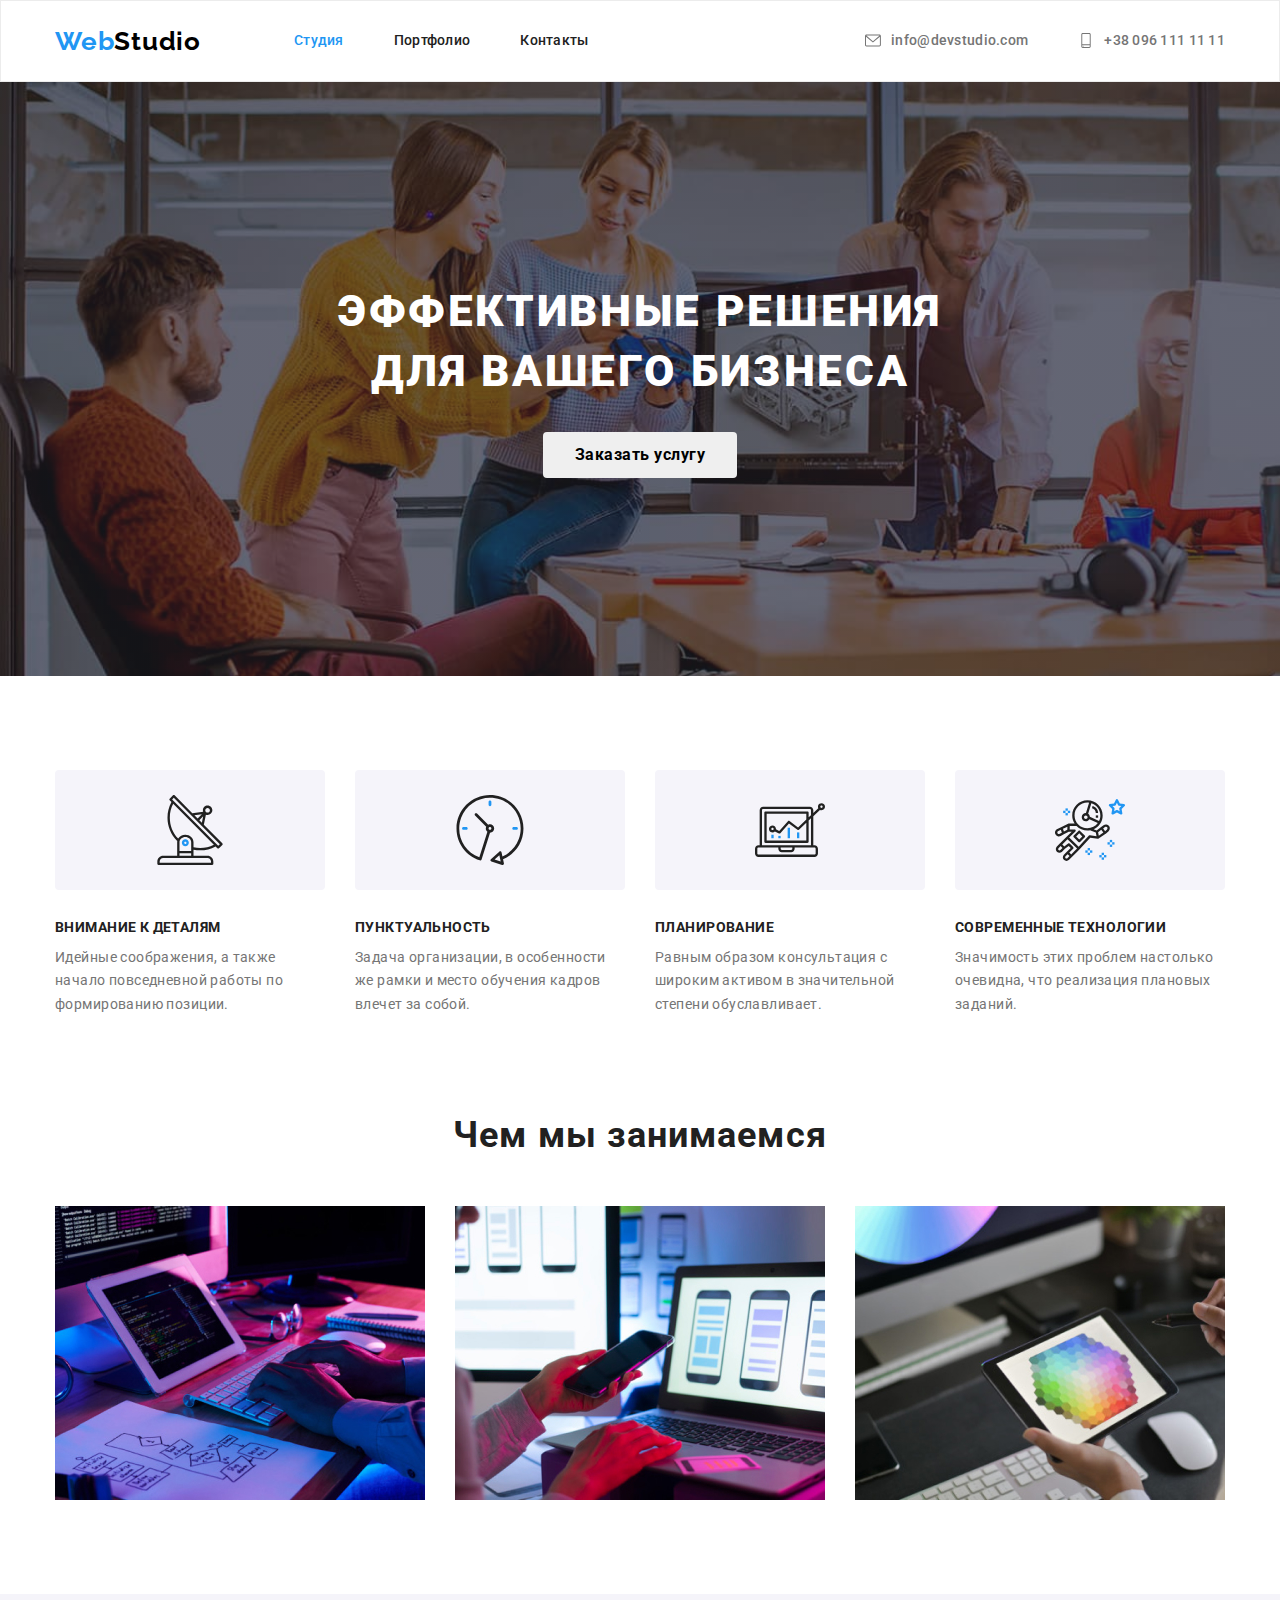
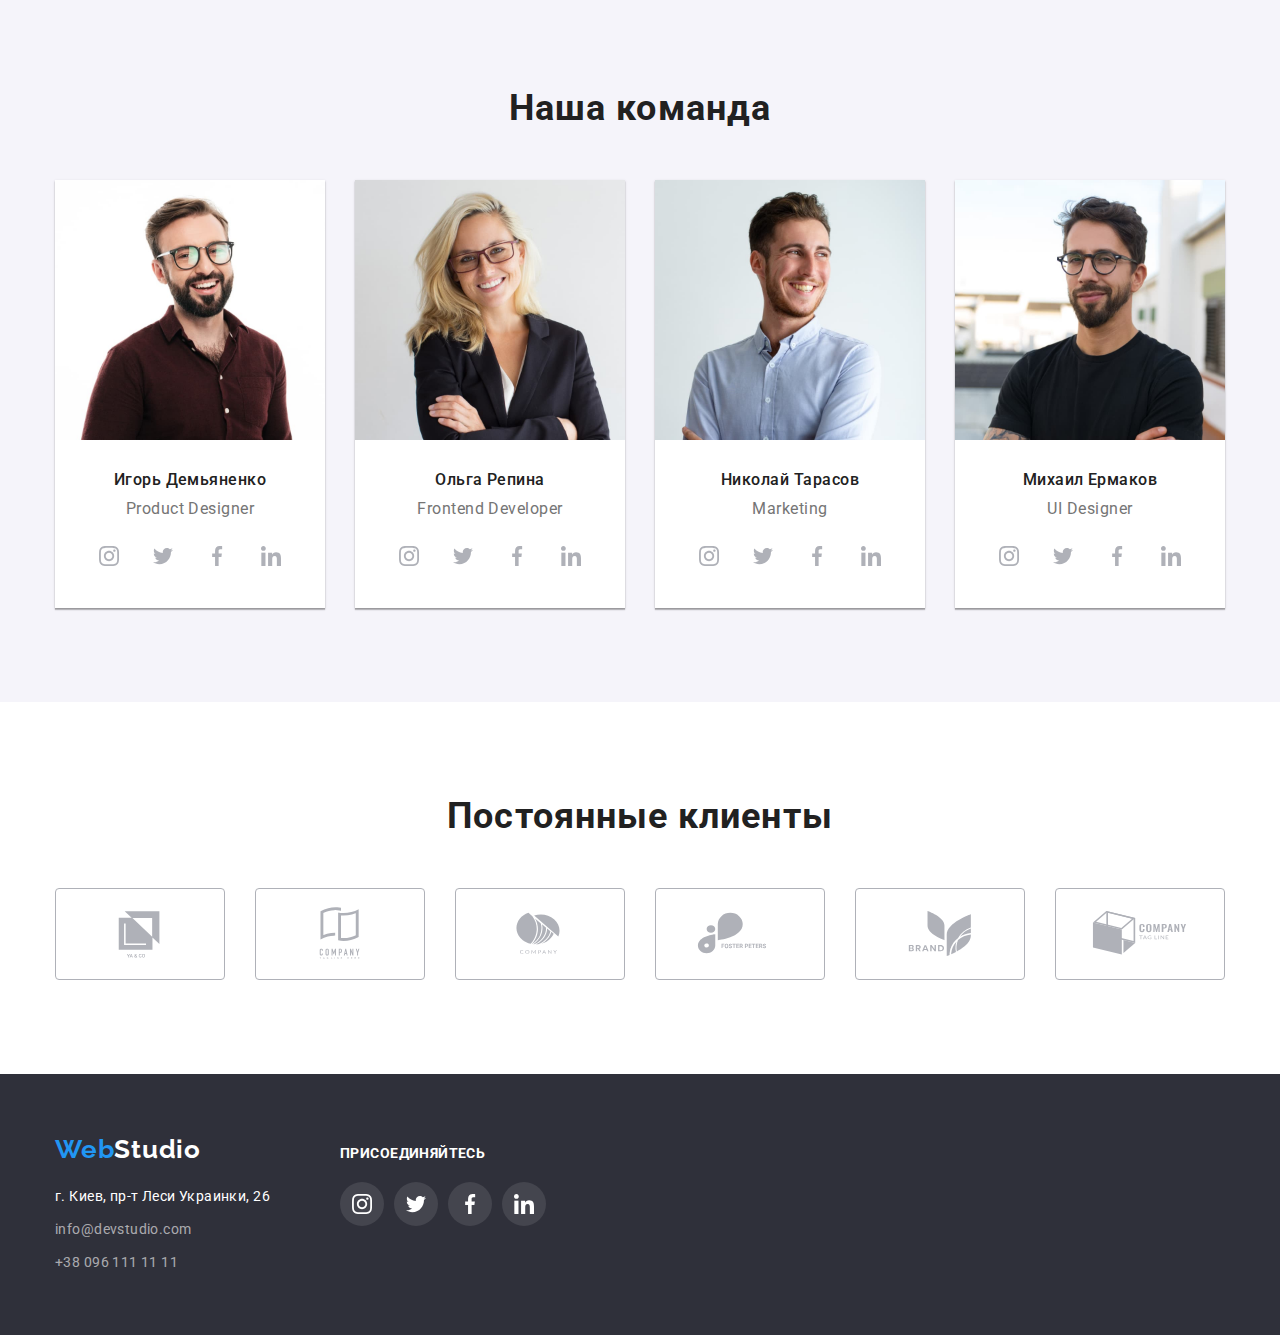
==== commit ee622198: "внес исправления" ====
--- a/index.html
+++ b/index.html
@@ -336,34 +336,46 @@
 				<h2 class="title-all">Постоянные клиенты</h2>
 				<ul class="clients-list list">
 					<li class="clients-item">
-						<svg class="icon-clients" width="106" height="60">
-							<use href="./images/svg/symbol-defs.svg#icon-Logo-1"></use>
-						</svg>
-					</li>
-					<li class="clients-item">
-						<svg class="icon-clients" width="106" height="60">
-							<use href="./images/svg/symbol-defs.svg#icon-Logo-2"></use>
-						</svg>
-					</li>
-					<li class="clients-item">
-						<svg class="icon-clients" width="106" height="60">
-							<use href="./images/svg/symbol-defs.svg#icon-Logo-3"></use>
-						</svg>
-					</li>
-					<li class="clients-item">
-						<svg class="icon-clients" width="106" height="60">
-							<use href="./images/svg/symbol-defs.svg#icon-Logo-4"></use>
-						</svg>
-					</li>
-					<li class="clients-item">
-						<svg class="icon-clients" width="106" height="60">
-							<use href="./images/svg/symbol-defs.svg#icon-Logo-5"></use>
-						</svg>
-					</li>
-					<li class="clients-item">
-						<svg class="icon-clients" width="106" height="60">
-							<use href="./images/svg/symbol-defs.svg#icon-Logo-6"></use>
-						</svg>
+						<a class="link-clients link" href="">
+							<svg class="icon-clients" width="106" height="60">
+								<use href="./images/svg/symbol-defs.svg#icon-Logo-1"></use>
+							</svg>
+						</a>
+					</li>
+					<li class="clients-item">
+						<a class="link-clients link" href="">
+							<svg class="icon-clients" width="106" height="60">
+								<use href="./images/svg/symbol-defs.svg#icon-Logo-2"></use>
+							</svg>
+						</a>
+					</li>
+					<li class="clients-item">
+						<a class="link-clients link" href="">
+							<svg class="icon-clients" width="106" height="60">
+								<use href="./images/svg/symbol-defs.svg#icon-Logo-3"></use>
+							</svg>
+						</a>
+					</li>
+					<li class="clients-item">
+						<a class="link-clients link" href="">
+							<svg class="icon-clients" width="106" height="60">
+								<use href="./images/svg/symbol-defs.svg#icon-Logo-4"></use>
+							</svg>
+						</a>
+					</li>
+					<li class="clients-item">
+						<a class="link-clients link" href="">
+							<svg class="icon-clients" width="106" height="60">
+								<use href="./images/svg/symbol-defs.svg#icon-Logo-5"></use>
+							</svg>
+						</a>
+					</li>
+					<li class="clients-item">
+						<a class="link-clients link" href="">
+							<svg class="icon-clients" width="106" height="60">
+								<use href="./images/svg/symbol-defs.svg#icon-Logo-6"></use>
+							</svg>
+						</a>
 					</li>
 				</ul>
 			</section>
--- a/css/styles.css
+++ b/css/styles.css
@@ -271,12 +271,14 @@
 	height: 75px;
 }
 
-.icon-detail {
+/* .icon-detail {
 	margin-bottom: 30px;
 	margin: 25px 100px;
-}
+} */
 .icon-position-details {
-	width: 270px;
+	display: flex;
+	align-items: center;
+	justify-content: center;
 	height: 120px;
 	margin-bottom: 30px;
 	background-color: var(--bg-color-detail);
@@ -310,14 +312,13 @@
 	gap: 30px;
 }
 
-.image-team {
-	margin-bottom: 30px;
-}
 .team-item {
 	background: var(--headbg-color);
 	box-shadow: 0px 1px 3px rgba(0, 0, 0, 0.12), 0px 1px 1px rgba(0, 0, 0, 0.14), 0px 2px 1px rgba(0, 0, 0, 0.2);
 }
 .border-team {
+	padding-top: 30px;
+	padding-bottom: 30px;
 	border-radius: 0px 0px 4px 4px;
 }
 
@@ -342,7 +343,6 @@
 	display: flex;
 	justify-content: center;
 	gap: 10px;
-	margin-bottom: 30px;
 }
 
 .link-team {
@@ -375,13 +375,23 @@
 }
 
 .clients-item {
+	width: 170px;
+	height: 92px;
+}
+
+.link-clients {
+	width: 100%;
+	height: 100%;
+	display: flex;
+	align-items: center;
+	justify-content: center;
 	border: 1px solid var(--icon-fill);
 	border-radius: 4px;
-	padding: 16px 32px;
 	fill: var(--icon-fill);
 }
-.clients-item:hover,
-.clients-item:focus {
+
+.link-clients:hover,
+.link-clients:focus {
 	fill: var(--accent-color);
 	border: 1px solid var(--accent-color);
 }
@@ -450,7 +460,6 @@
 .list-social-footer {
 	display: flex;
 	gap: 10px;
-	margin-bottom: 30px;
 }
 
 .link-team-footer {
@@ -461,7 +470,7 @@
 	height: 44px;
 	border-radius: 50%;
 	background-color: var(--bg-color-icon-footer);
-	fill: var(--icon-fill);
+	fill: var(--headbg-color);
 }
 
 .link-team-footer:hover,
@@ -469,10 +478,6 @@
 	background-color: var(--accent-color);
 }
 
-.link-team-footer:hover .icon-social-footer,
-.link-team-footer:focus .icon-social-footer {
-	fill: var(--headbg-color);
-}
 .wrapper-logo-address {
 	margin-right: 70px;
 }
@@ -537,8 +542,11 @@
 	letter-spacing: 0.03em;
 	color: var(--subtitle-color);
 }
-
-.item-portfolio:hover,
-.item-portfolio:focus {
+.link-portfolio {
+	display: block;
+}
+
+.link-portfolio:hover,
+.link-portfolio:focus {
 	box-shadow: 0px 1px 1px rgba(0, 0, 0, 0.12), 0px 4px 4px rgba(0, 0, 0, 0.06), 1px 4px 6px rgba(0, 0, 0, 0.16);
 }
